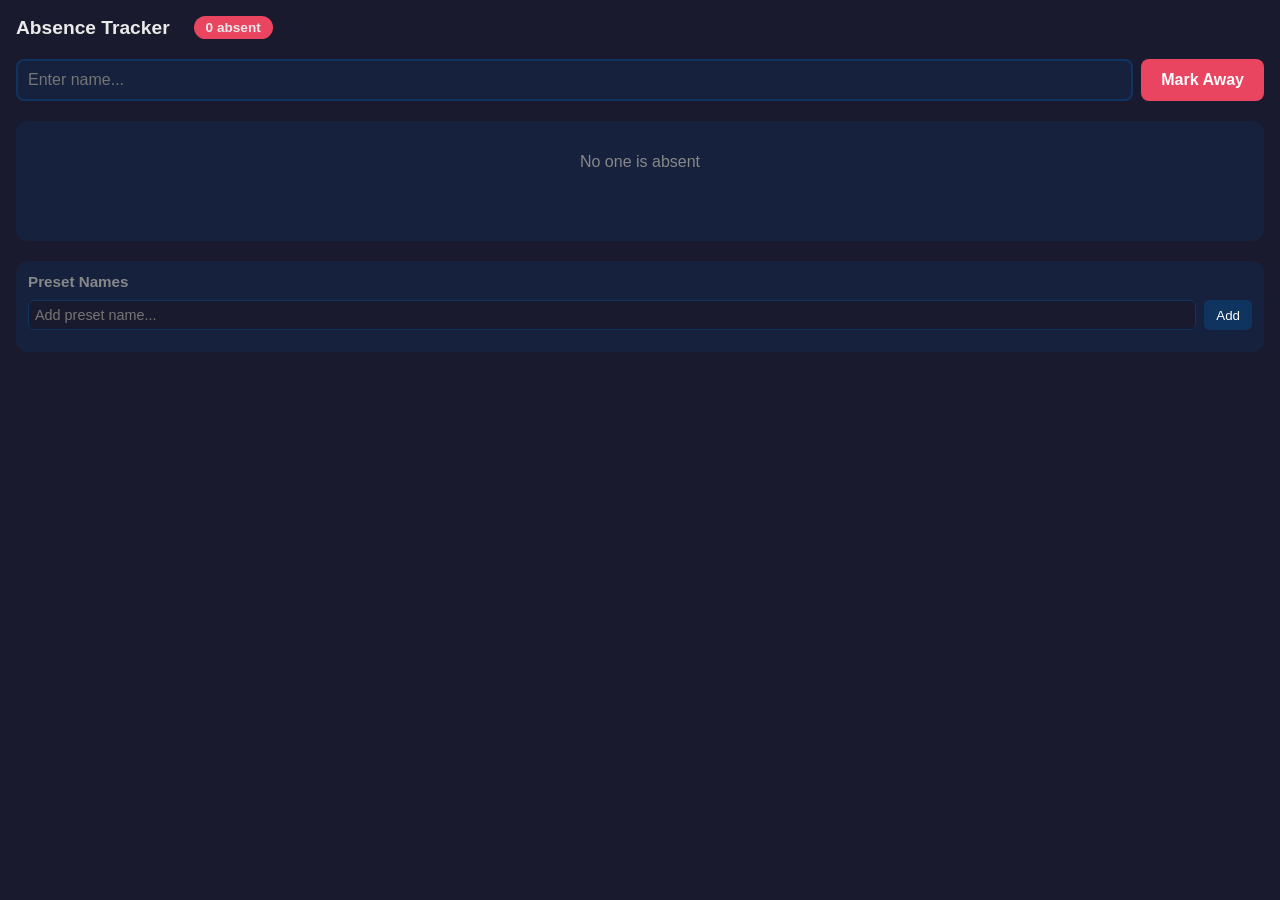
==== ui/control.html @ 038f3e11 "done" ====
<!DOCTYPE html>
<html lang="en">
<head>
    <meta charset="UTF-8">
    <meta name="viewport" content="width=device-width, initial-scale=1.0">
    <title>Absence Tracker — Control</title>
    <link rel="stylesheet" href="css/control.css">
</head>
<body>
    <div class="header">
        <h1>Absence Tracker</h1>
        <span id="meeting-date"></span>
        <span id="absent-badge" class="badge">0 absent</span>
    </div>

    <div class="add-section">
        <input type="text" id="name-input" placeholder="Enter name..." autocomplete="off">
        <ul id="autocomplete-list" class="autocomplete"></ul>
        <button id="mark-away-btn">Mark Away</button>
    </div>

    <div class="absences-list" id="absences-list">
        <p class="empty-msg">No one is absent</p>
    </div>

    <div class="presets-section">
        <h3>Preset Names</h3>
        <div class="preset-add">
            <input type="text" id="preset-input" placeholder="Add preset name...">
            <button id="add-preset-btn">Add</button>
        </div>
        <ul id="preset-list" class="preset-list"></ul>
    </div>

    <script src="js/control.js"></script>
</body>
</html>
---- ui/css/control.css ----
:root {
    --bg: #1a1a2e;
    --surface: #16213e;
    --accent: #0f3460;
    --highlight: #e94560;
    --text: #eaeaea;
    --muted: #888;
}
* { margin: 0; padding: 0; box-sizing: border-box; }
body { font-family: 'Segoe UI', sans-serif; background: var(--bg); color: var(--text); padding: 16px; }

.header { display: flex; align-items: center; gap: 12px; margin-bottom: 20px; }
.header h1 { font-size: 1.2rem; }
.badge { background: var(--highlight); padding: 4px 12px; border-radius: 20px; font-size: 0.85rem; font-weight: bold; }

.add-section { position: relative; display: flex; gap: 8px; margin-bottom: 20px; }
#name-input { flex: 1; padding: 10px; font-size: 1rem; border: 2px solid var(--accent); border-radius: 8px; background: var(--surface); color: var(--text); }
#mark-away-btn { padding: 10px 20px; font-size: 1rem; background: var(--highlight); color: white; border: none; border-radius: 8px; cursor: pointer; font-weight: bold; }
#mark-away-btn:hover { opacity: 0.9; }

.autocomplete { position: absolute; top: 44px; left: 0; right: 90px; background: var(--surface); border: 1px solid var(--accent); border-radius: 0 0 8px 8px; list-style: none; z-index: 100; display: none; }
.autocomplete li { padding: 8px 12px; cursor: pointer; }
.autocomplete li:hover { background: var(--accent); }

.absences-list { background: var(--surface); border-radius: 12px; padding: 12px; min-height: 120px; margin-bottom: 20px; }
.empty-msg { color: var(--muted); text-align: center; padding: 20px; }

.absence-row { display: flex; align-items: center; justify-content: space-between; padding: 10px; border-bottom: 1px solid var(--accent); }
.absence-row:last-child { border-bottom: none; }
.absence-info .name { font-weight: bold; font-size: 1rem; }
.absence-info .start { color: var(--muted); font-size: 0.85rem; }
.absence-info .elapsed { color: var(--highlight); font-size: 0.95rem; }
.mark-back-btn { padding: 6px 14px; background: #2ecc71; color: white; border: none; border-radius: 6px; cursor: pointer; font-weight: bold; }
.mark-back-btn:hover { opacity: 0.85; }

.presets-section { background: var(--surface); border-radius: 12px; padding: 12px; }
.presets-section h3 { font-size: 0.95rem; color: var(--muted); margin-bottom: 10px; }
.preset-add { display: flex; gap: 8px; margin-bottom: 10px; }
#preset-input { flex: 1; padding: 6px; font-size: 0.9rem; border: 1px solid var(--accent); border-radius: 6px; background: var(--bg); color: var(--text); }
#add-preset-btn { padding: 6px 12px; background: var(--accent); color: white; border: none; border-radius: 6px; cursor: pointer; }
.preset-list { list-style: none; display: flex; flex-wrap: wrap; gap: 6px; }
.preset-list li { background: var(--accent); padding: 4px 10px; border-radius: 20px; font-size: 0.85rem; display: flex; align-items: center; gap: 6px; }
.preset-list li .remove { cursor: pointer; color: var(--highlight); font-weight: bold; }
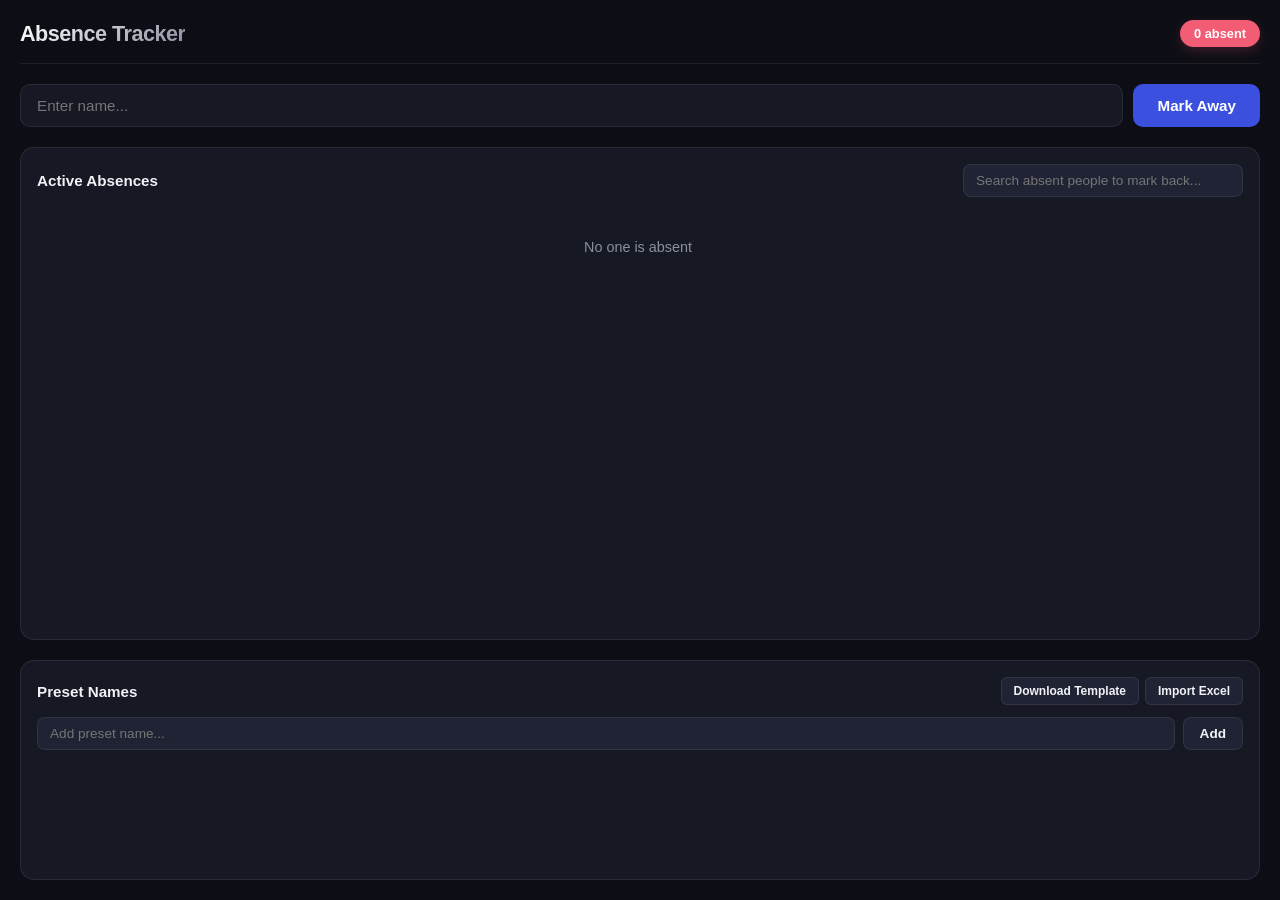
==== commit fe292be1: "Revamp Absence Tracker UI, add Excel preset import, fuzzy search and display resizing/scrolling. Co-" ====
--- a/ui/control.html
+++ b/ui/control.html
@@ -19,12 +19,24 @@
         <button id="mark-away-btn">Mark Away</button>
     </div>
 
-    <div class="absences-list" id="absences-list">
-        <p class="empty-msg">No one is absent</p>
+    <div class="absences-section">
+        <div class="absences-header">
+            <h3>Active Absences</h3>
+            <input type="text" id="absent-search" placeholder="Search absent people to mark back..." autocomplete="off">
+        </div>
+        <div class="absences-list" id="absences-list">
+            <p class="empty-msg">No one is absent</p>
+        </div>
     </div>
 
     <div class="presets-section">
-        <h3>Preset Names</h3>
+        <div class="preset-header">
+            <h3>Preset Names</h3>
+            <div class="preset-actions">
+                <button id="download-template-btn" title="Download Excel template">Download Template</button>
+                <button id="import-excel-btn" title="Import from Excel file">Import Excel</button>
+            </div>
+        </div>
         <div class="preset-add">
             <input type="text" id="preset-input" placeholder="Add preset name...">
             <button id="add-preset-btn">Add</button>
--- a/ui/css/control.css
+++ b/ui/css/control.css
@@ -1,43 +1,356 @@
 :root {
-    --bg: #1a1a2e;
-    --surface: #16213e;
-    --accent: #0f3460;
-    --highlight: #e94560;
-    --text: #eaeaea;
-    --muted: #888;
-}
+    --bg: #0d0e15;
+    --surface: #161824;
+    --surface-light: #202334;
+    --accent: #3b50df;
+    --accent-hover: #566cfa;
+    --highlight: #f25c74;
+    --success: #2ecc71;
+    --success-hover: #27ae60;
+    --text: #f1f2f6;
+    --muted: #8b8f9e;
+    --border: rgba(255, 255, 255, 0.08);
+}
+
 * { margin: 0; padding: 0; box-sizing: border-box; }
-body { font-family: 'Segoe UI', sans-serif; background: var(--bg); color: var(--text); padding: 16px; }
-
-.header { display: flex; align-items: center; gap: 12px; margin-bottom: 20px; }
-.header h1 { font-size: 1.2rem; }
-.badge { background: var(--highlight); padding: 4px 12px; border-radius: 20px; font-size: 0.85rem; font-weight: bold; }
-
-.add-section { position: relative; display: flex; gap: 8px; margin-bottom: 20px; }
-#name-input { flex: 1; padding: 10px; font-size: 1rem; border: 2px solid var(--accent); border-radius: 8px; background: var(--surface); color: var(--text); }
-#mark-away-btn { padding: 10px 20px; font-size: 1rem; background: var(--highlight); color: white; border: none; border-radius: 8px; cursor: pointer; font-weight: bold; }
-#mark-away-btn:hover { opacity: 0.9; }
-
-.autocomplete { position: absolute; top: 44px; left: 0; right: 90px; background: var(--surface); border: 1px solid var(--accent); border-radius: 0 0 8px 8px; list-style: none; z-index: 100; display: none; }
-.autocomplete li { padding: 8px 12px; cursor: pointer; }
-.autocomplete li:hover { background: var(--accent); }
-
-.absences-list { background: var(--surface); border-radius: 12px; padding: 12px; min-height: 120px; margin-bottom: 20px; }
-.empty-msg { color: var(--muted); text-align: center; padding: 20px; }
-
-.absence-row { display: flex; align-items: center; justify-content: space-between; padding: 10px; border-bottom: 1px solid var(--accent); }
-.absence-row:last-child { border-bottom: none; }
-.absence-info .name { font-weight: bold; font-size: 1rem; }
-.absence-info .start { color: var(--muted); font-size: 0.85rem; }
-.absence-info .elapsed { color: var(--highlight); font-size: 0.95rem; }
-.mark-back-btn { padding: 6px 14px; background: #2ecc71; color: white; border: none; border-radius: 6px; cursor: pointer; font-weight: bold; }
-.mark-back-btn:hover { opacity: 0.85; }
-
-.presets-section { background: var(--surface); border-radius: 12px; padding: 12px; }
-.presets-section h3 { font-size: 0.95rem; color: var(--muted); margin-bottom: 10px; }
-.preset-add { display: flex; gap: 8px; margin-bottom: 10px; }
-#preset-input { flex: 1; padding: 6px; font-size: 0.9rem; border: 1px solid var(--accent); border-radius: 6px; background: var(--bg); color: var(--text); }
-#add-preset-btn { padding: 6px 12px; background: var(--accent); color: white; border: none; border-radius: 6px; cursor: pointer; }
-.preset-list { list-style: none; display: flex; flex-wrap: wrap; gap: 6px; }
-.preset-list li { background: var(--accent); padding: 4px 10px; border-radius: 20px; font-size: 0.85rem; display: flex; align-items: center; gap: 6px; }
-.preset-list li .remove { cursor: pointer; color: var(--highlight); font-weight: bold; }+body {
+    font-family: -apple-system, BlinkMacSystemFont, "Segoe UI", Roboto, Helvetica, Arial, sans-serif;
+    background: var(--bg);
+    color: var(--text);
+    padding: 20px;
+    height: 100vh;
+    display: flex;
+    flex-direction: column;
+    overflow: hidden;
+}
+
+/* Header Section */
+.header {
+    display: flex;
+    align-items: center;
+    justify-content: space-between;
+    padding-bottom: 16px;
+    border-bottom: 1px solid var(--border);
+    margin-bottom: 20px;
+}
+.header h1 {
+    font-size: 1.35rem;
+    font-weight: 700;
+    letter-spacing: -0.5px;
+    background: linear-gradient(135deg, #fff 0%, var(--muted) 100%);
+    -webkit-background-clip: text;
+    -webkit-text-fill-color: transparent;
+}
+#meeting-date {
+    font-size: 0.85rem;
+    color: var(--muted);
+}
+.badge {
+    background: var(--highlight);
+    color: #fff;
+    padding: 6px 14px;
+    border-radius: 30px;
+    font-size: 0.8rem;
+    font-weight: 700;
+    box-shadow: 0 4px 12px rgba(242, 92, 116, 0.2);
+}
+
+/* Add Person Section */
+.add-section {
+    position: relative;
+    display: flex;
+    gap: 10px;
+    margin-bottom: 20px;
+}
+#name-input {
+    flex: 1;
+    padding: 12px 16px;
+    font-size: 0.95rem;
+    border: 1px solid var(--border);
+    border-radius: 10px;
+    background: var(--surface);
+    color: var(--text);
+    outline: none;
+    transition: all 0.2s ease;
+}
+#name-input:focus {
+    border-color: var(--accent);
+    box-shadow: 0 0 0 3px rgba(59, 80, 223, 0.15);
+}
+#mark-away-btn {
+    padding: 12px 24px;
+    font-size: 0.95rem;
+    background: var(--accent);
+    color: white;
+    border: none;
+    border-radius: 10px;
+    cursor: pointer;
+    font-weight: 600;
+    transition: all 0.2s ease;
+}
+#mark-away-btn:hover {
+    background: var(--accent-hover);
+    transform: translateY(-1px);
+}
+#mark-away-btn:active {
+    transform: translateY(0);
+}
+
+/* Autocomplete Suggestion Dropdown */
+.autocomplete {
+    position: absolute;
+    top: 50px;
+    left: 0;
+    right: 140px;
+    background: var(--surface-light);
+    border: 1px solid var(--border);
+    border-radius: 10px;
+    list-style: none;
+    z-index: 100;
+    display: none;
+    max-height: 180px;
+    overflow-y: auto;
+    box-shadow: 0 8px 24px rgba(0, 0, 0, 0.3);
+}
+.autocomplete li {
+    padding: 10px 16px;
+    cursor: pointer;
+    font-size: 0.9rem;
+    transition: background 0.15s ease;
+}
+.autocomplete li:hover {
+    background: var(--accent);
+    color: white;
+}
+
+/* Active Absences Section (Middle Dashboard) */
+.absences-section {
+    flex: 1;
+    display: flex;
+    flex-direction: column;
+    background: var(--surface);
+    border: 1px solid var(--border);
+    border-radius: 14px;
+    padding: 16px;
+    margin-bottom: 20px;
+    min-height: 180px;
+    overflow: hidden;
+}
+.absences-header {
+    display: flex;
+    align-items: center;
+    justify-content: space-between;
+    margin-bottom: 12px;
+    gap: 12px;
+}
+.absences-header h3 {
+    font-size: 0.95rem;
+    font-weight: 600;
+    color: var(--text);
+    white-space: nowrap;
+}
+#absent-search {
+    flex: 1;
+    max-width: 280px;
+    padding: 8px 12px;
+    font-size: 0.85rem;
+    border: 1px solid var(--border);
+    border-radius: 8px;
+    background: var(--surface-light);
+    color: var(--text);
+    outline: none;
+    transition: all 0.2s ease;
+}
+#absent-search:focus {
+    border-color: var(--accent);
+}
+.absences-list {
+    flex: 1;
+    overflow-y: auto;
+    padding-right: 4px;
+}
+.absences-list::-webkit-scrollbar, .preset-list::-webkit-scrollbar {
+    width: 6px;
+}
+.absences-list::-webkit-scrollbar-track, .preset-list::-webkit-scrollbar-track {
+    background: transparent;
+}
+.absences-list::-webkit-scrollbar-thumb, .preset-list::-webkit-scrollbar-thumb {
+    background: var(--border);
+    border-radius: 4px;
+}
+.empty-msg {
+    color: var(--muted);
+    text-align: center;
+    font-size: 0.9rem;
+    padding: 30px 10px;
+}
+
+/* Absence Row Details */
+.absence-row {
+    display: flex;
+    align-items: center;
+    justify-content: space-between;
+    padding: 12px;
+    background: var(--surface-light);
+    border-radius: 10px;
+    margin-bottom: 8px;
+    border: 1px solid transparent;
+    transition: all 0.2s ease;
+}
+.absence-row:hover {
+    border-color: rgba(59, 80, 223, 0.25);
+    transform: translateX(2px);
+}
+.absence-info {
+    display: flex;
+    flex-direction: column;
+    gap: 4px;
+}
+.absence-info .name {
+    font-weight: 600;
+    font-size: 0.95rem;
+}
+.absence-info .start {
+    color: var(--muted);
+    font-size: 0.75rem;
+}
+.absence-info .elapsed {
+    color: var(--highlight);
+    font-size: 0.8rem;
+    font-weight: 600;
+}
+.mark-back-btn {
+    padding: 8px 16px;
+    background: var(--success);
+    color: white;
+    border: none;
+    border-radius: 8px;
+    cursor: pointer;
+    font-weight: 600;
+    font-size: 0.85rem;
+    transition: all 0.2s ease;
+}
+.mark-back-btn:hover {
+    background: var(--success-hover);
+    transform: translateY(-1px);
+}
+
+/* Presets Section (Bottom Panel) */
+.presets-section {
+    height: 220px;
+    background: var(--surface);
+    border: 1px solid var(--border);
+    border-radius: 14px;
+    padding: 16px;
+    display: flex;
+    flex-direction: column;
+}
+.preset-header {
+    display: flex;
+    align-items: center;
+    justify-content: space-between;
+    margin-bottom: 12px;
+}
+.preset-header h3 {
+    font-size: 0.95rem;
+    font-weight: 600;
+}
+.preset-actions {
+    display: flex;
+    gap: 6px;
+}
+.preset-actions button {
+    padding: 6px 12px;
+    font-size: 0.75rem;
+    border: 1px solid var(--border);
+    border-radius: 6px;
+    background: var(--surface-light);
+    color: var(--text);
+    cursor: pointer;
+    font-weight: 600;
+    transition: all 0.2s ease;
+}
+.preset-actions button:hover {
+    background: var(--accent);
+    border-color: transparent;
+    color: white;
+}
+.preset-add {
+    display: flex;
+    gap: 8px;
+    margin-bottom: 12px;
+}
+#preset-input {
+    flex: 1;
+    padding: 8px 12px;
+    font-size: 0.85rem;
+    border: 1px solid var(--border);
+    border-radius: 8px;
+    background: var(--surface-light);
+    color: var(--text);
+    outline: none;
+}
+#preset-input:focus {
+    border-color: var(--accent);
+}
+#add-preset-btn {
+    padding: 8px 16px;
+    background: var(--surface-light);
+    color: var(--text);
+    border: 1px solid var(--border);
+    border-radius: 8px;
+    cursor: pointer;
+    font-size: 0.85rem;
+    font-weight: 600;
+    transition: all 0.2s ease;
+}
+#add-preset-btn:hover {
+    background: var(--accent);
+    border-color: transparent;
+    color: white;
+}
+
+/* Vertical Preset Single-Column List with scroll */
+.preset-list {
+    flex: 1;
+    list-style: none;
+    overflow-y: auto;
+    display: flex;
+    flex-direction: column;
+    gap: 6px;
+    padding-right: 4px;
+}
+.preset-item {
+    background: var(--surface-light);
+    padding: 8px 12px;
+    border-radius: 8px;
+    display: flex;
+    align-items: center;
+    justify-content: space-between;
+    border: 1px solid transparent;
+    transition: all 0.15s ease;
+}
+.preset-item:hover {
+    border-color: rgba(59, 80, 223, 0.15);
+}
+.preset-name {
+    flex: 1;
+    font-size: 0.85rem;
+    font-weight: 500;
+    cursor: pointer;
+}
+.preset-name:hover {
+    color: var(--accent-hover);
+}
+.preset-item .remove {
+    cursor: pointer;
+    color: var(--muted);
+    font-size: 1.15rem;
+    font-weight: 400;
+    padding: 0 4px;
+    transition: color 0.15s ease;
+}
+.preset-item .remove:hover {
+    color: var(--highlight);
+}
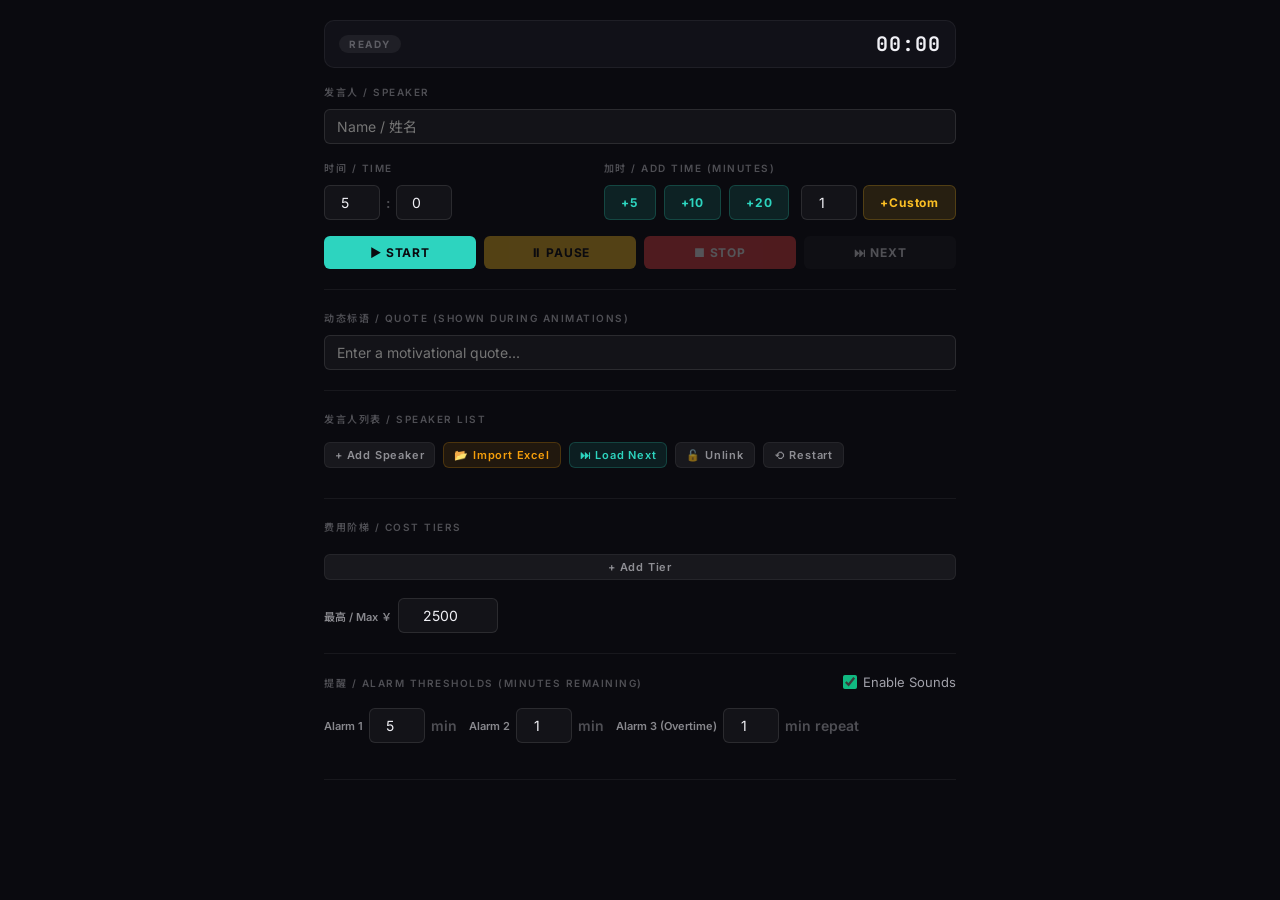
==== commit 51caed9a: "done" ====
--- a/ui/control.html
+++ b/ui/control.html
@@ -1,49 +1,162 @@
-<!DOCTYPE html>
-<html lang="en">
-<head>
-    <meta charset="UTF-8">
-    <meta name="viewport" content="width=device-width, initial-scale=1.0">
-    <title>Absence Tracker — Control</title>
-    <link rel="stylesheet" href="css/control.css">
-</head>
-<body>
-    <div class="header">
-        <h1>Absence Tracker</h1>
-        <span id="meeting-date"></span>
-        <span id="absent-badge" class="badge">0 absent</span>
-    </div>
-
-    <div class="add-section">
-        <input type="text" id="name-input" placeholder="Enter name..." autocomplete="off">
-        <ul id="autocomplete-list" class="autocomplete"></ul>
-        <button id="mark-away-btn">Mark Away</button>
-    </div>
-
-    <div class="absences-section">
-        <div class="absences-header">
-            <h3>Active Absences</h3>
-            <input type="text" id="absent-search" placeholder="Search absent people to mark back..." autocomplete="off">
-        </div>
-        <div class="absences-list" id="absences-list">
-            <p class="empty-msg">No one is absent</p>
-        </div>
-    </div>
-
-    <div class="presets-section">
-        <div class="preset-header">
-            <h3>Preset Names</h3>
-            <div class="preset-actions">
-                <button id="download-template-btn" title="Download Excel template">Download Template</button>
-                <button id="import-excel-btn" title="Import from Excel file">Import Excel</button>
-            </div>
-        </div>
-        <div class="preset-add">
-            <input type="text" id="preset-input" placeholder="Add preset name...">
-            <button id="add-preset-btn">Add</button>
-        </div>
-        <ul id="preset-list" class="preset-list"></ul>
-    </div>
-
-    <script src="js/control.js"></script>
-</body>
+<!DOCTYPE html>
+<html lang="zh-CN">
+
+<head>
+    <meta charset="UTF-8">
+    <meta name="viewport" content="width=device-width, initial-scale=1.0">
+    <title>控制面板 — Control Panel</title>
+    <link rel="preconnect" href="https://fonts.googleapis.com">
+    <link rel="preconnect" href="https://fonts.gstatic.com" crossorigin>
+    <link
+        href="https://fonts.googleapis.com/css2?family=Inter:wght@300;400;600;700;800&family=Noto+Sans+SC:wght@300;400;500;700&family=JetBrains+Mono:wght@400;600;700&display=swap"
+        rel="stylesheet">
+    <link rel="stylesheet" href="css/control.css">
+</head>
+
+<body>
+    <div id="control-app">
+        <!-- ═══════ LIVE STATUS BAR ═══════ -->
+        <div id="status-bar">
+            <div id="status-phase" class="status-chip idle">READY</div>
+            <span id="status-speaker"></span>
+            <span id="status-clock" class="mono">00:00</span>
+            <span id="status-cost" class="mono hidden">￥0.00</span>
+        </div>
+
+        <!-- ═══════ SPEAKER CONFIG ═══════ -->
+        <div class="section">
+            <label class="section-label">发言人 / Speaker</label>
+            <input type="text" id="input-speaker" placeholder="Name / 姓名" spellcheck="false" autocomplete="off">
+        </div>
+
+        <!-- ═══════ TIME CONFIG & ADD TIME ═══════ -->
+        <div class="section-row time-config-row">
+            <div class="section">
+                <label class="section-label">时间 / Time</label>
+                <div class="inline-inputs">
+                    <input type="number" id="input-minutes" min="0" max="120" step="any" value="5" class="narrow">
+                    <span class="sep">:</span>
+                    <input type="number" id="input-seconds" min="0" max="59" step="any" value="0" class="narrow">
+                </div>
+            </div>
+
+            <div class="section" id="add-time-section">
+                <label class="section-label">加时 / Add Time (minutes)</label>
+                <div class="btn-row add-time-row">
+                    <button class="btn btn-add" data-mins="5">+5</button>
+                    <button class="btn btn-add" data-mins="10">+10</button>
+                    <button class="btn btn-add" data-mins="20">+20</button>
+                    <div class="custom-add">
+                        <input type="number" id="input-custom-time" min="0.1" max="120" step="any" value="1"
+                            class="narrow">
+                        <button class="btn btn-add-custom" id="btn-add-custom">+Custom</button>
+                    </div>
+                </div>
+            </div>
+        </div>
+
+
+        <!-- ═══════ MAIN ACTIONS ═══════ -->
+        <div class="btn-row main-actions">
+            <button id="btn-start" class="btn btn-start">▶ START</button>
+            <button id="btn-pause" class="btn btn-pause" disabled>⏸ PAUSE</button>
+            <button id="btn-stop" class="btn btn-stop" disabled>■ STOP</button>
+            <button id="btn-next" class="btn btn-next" disabled>⏭ NEXT</button>
+        </div>
+
+        <hr class="divider">
+
+        <!-- ═══════ QUOTE CONFIG ═══════ -->
+        <div class="section">
+            <label class="section-label">动态标语 / Quote (shown during animations)</label>
+            <input type="text" id="input-quote" placeholder="Enter a motivational quote..." spellcheck="false"
+                autocomplete="off">
+        </div>
+
+        <hr class="divider">
+
+        <!-- ═══════ SPEAKER LIST ═══════ -->
+        <div class="section">
+            <label class="section-label">发言人列表 / Speaker List</label>
+            <div class="btn-row" style="margin-top: 6px;">
+                <button class="btn btn-sm" id="btn-add-speaker">+ Add Speaker</button>
+                <button class="btn btn-sm btn-import-excel" id="btn-import-excel">📂 Import Excel</button>
+                <button class="btn btn-sm btn-load-next" id="btn-load-next">⏭ Load Next</button>
+                <button class="btn btn-sm" id="btn-unlink" title="Edit manually without changing list">🔓
+                    Unlink</button>
+                <button class="btn btn-sm" id="btn-restart-list" title="Start over from first speaker">⟲
+                    Restart</button>
+            </div>
+            <div id="speakers-container">
+                <!-- Speaker rows dynamically rendered -->
+            </div>
+        </div>
+
+        <!-- ═══════ ADD TIME ═══════ -->
+
+
+        <hr class="divider">
+
+        <!-- ═══════ TIERED COST CONFIG ═══════ -->
+        <div class="section">
+            <label class="section-label">费用阶梯 / Cost Tiers</label>
+            <div id="tiers-container">
+                <!-- Tiers dynamically rendered -->
+            </div>
+            <button class="btn btn-sm" id="btn-add-tier">+ Add Tier</button>
+            <div class="inline-inputs mt-8">
+                <label class="mini-label">最高 / Max ￥</label>
+                <input type="number" id="input-max-cost" min="0" max="99999" value="2500" class="medium">
+            </div>
+        </div>
+
+        <hr class="divider">
+
+        <!-- ═══════ ALARM CONFIG ═══════ -->
+        <div class="section">
+            <div class="section-header-row">
+                <label class="section-label">提醒 / Alarm Thresholds (minutes remaining)</label>
+                <label class="toggle-label">
+                    <input type="checkbox" id="alarm-enabled" checked>
+                    <span>Enable Sounds</span>
+                </label>
+            </div>
+            <div class="section-row gap-12">
+                <div class="inline-inputs">
+                    <label class="mini-label">Alarm 1</label>
+                    <input type="number" id="input-alarm-1" min="0" max="60" step="any" value="5" class="narrow">
+                    <span class="unit">min</span>
+                </div>
+                <div class="inline-inputs">
+                    <label class="mini-label">Alarm 2</label>
+                    <input type="number" id="input-alarm-2" min="0" max="60" step="any" value="1" class="narrow">
+                    <span class="unit">min</span>
+                </div>
+                <div class="inline-inputs">
+                    <label class="mini-label">Alarm 3 (Overtime)</label>
+                    <input type="number" id="input-alarm-3" min="0.1" max="60" step="any" value="1" class="narrow">
+                    <span class="unit">min repeat</span>
+                </div>
+            </div>
+        </div>
+
+        <div class="btn-row">
+            <button class="btn btn-save" id="btn-save-config">💾 Save Config</button>
+        </div>
+
+        <hr class="divider">
+
+        <!-- ═══════ HISTORY ═══════ -->
+        <div id="history-section" class="section hidden">
+            <div class="section-header">
+                <label class="section-label">记录 / History</label>
+                <button id="btn-export" class="btn btn-sm" title="Export CSV">📥 Export</button>
+            </div>
+            <div id="history-list"></div>
+        </div>
+    </div>
+
+    <script src="js/control_panel.js"></script>
+</body>
+
 </html>
--- a/ui/css/control.css
+++ b/ui/css/control.css
@@ -1,356 +1,625 @@
-:root {
-    --bg: #0d0e15;
-    --surface: #161824;
-    --surface-light: #202334;
-    --accent: #3b50df;
-    --accent-hover: #566cfa;
-    --highlight: #f25c74;
-    --success: #2ecc71;
-    --success-hover: #27ae60;
-    --text: #f1f2f6;
-    --muted: #8b8f9e;
-    --border: rgba(255, 255, 255, 0.08);
-}
-
-* { margin: 0; padding: 0; box-sizing: border-box; }
-body {
-    font-family: -apple-system, BlinkMacSystemFont, "Segoe UI", Roboto, Helvetica, Arial, sans-serif;
-    background: var(--bg);
-    color: var(--text);
-    padding: 20px;
-    height: 100vh;
-    display: flex;
-    flex-direction: column;
-    overflow: hidden;
-}
-
-/* Header Section */
-.header {
-    display: flex;
-    align-items: center;
-    justify-content: space-between;
-    padding-bottom: 16px;
-    border-bottom: 1px solid var(--border);
-    margin-bottom: 20px;
-}
-.header h1 {
-    font-size: 1.35rem;
-    font-weight: 700;
-    letter-spacing: -0.5px;
-    background: linear-gradient(135deg, #fff 0%, var(--muted) 100%);
-    -webkit-background-clip: text;
-    -webkit-text-fill-color: transparent;
-}
-#meeting-date {
-    font-size: 0.85rem;
-    color: var(--muted);
-}
-.badge {
-    background: var(--highlight);
-    color: #fff;
-    padding: 6px 14px;
-    border-radius: 30px;
-    font-size: 0.8rem;
-    font-weight: 700;
-    box-shadow: 0 4px 12px rgba(242, 92, 116, 0.2);
-}
-
-/* Add Person Section */
-.add-section {
-    position: relative;
-    display: flex;
-    gap: 10px;
-    margin-bottom: 20px;
-}
-#name-input {
-    flex: 1;
-    padding: 12px 16px;
-    font-size: 0.95rem;
-    border: 1px solid var(--border);
-    border-radius: 10px;
-    background: var(--surface);
-    color: var(--text);
-    outline: none;
-    transition: all 0.2s ease;
-}
-#name-input:focus {
-    border-color: var(--accent);
-    box-shadow: 0 0 0 3px rgba(59, 80, 223, 0.15);
-}
-#mark-away-btn {
-    padding: 12px 24px;
-    font-size: 0.95rem;
-    background: var(--accent);
-    color: white;
-    border: none;
-    border-radius: 10px;
-    cursor: pointer;
-    font-weight: 600;
-    transition: all 0.2s ease;
-}
-#mark-away-btn:hover {
-    background: var(--accent-hover);
-    transform: translateY(-1px);
-}
-#mark-away-btn:active {
-    transform: translateY(0);
-}
-
-/* Autocomplete Suggestion Dropdown */
-.autocomplete {
-    position: absolute;
-    top: 50px;
-    left: 0;
-    right: 140px;
-    background: var(--surface-light);
-    border: 1px solid var(--border);
-    border-radius: 10px;
-    list-style: none;
-    z-index: 100;
-    display: none;
-    max-height: 180px;
-    overflow-y: auto;
-    box-shadow: 0 8px 24px rgba(0, 0, 0, 0.3);
-}
-.autocomplete li {
-    padding: 10px 16px;
-    cursor: pointer;
-    font-size: 0.9rem;
-    transition: background 0.15s ease;
-}
-.autocomplete li:hover {
-    background: var(--accent);
-    color: white;
-}
-
-/* Active Absences Section (Middle Dashboard) */
-.absences-section {
-    flex: 1;
-    display: flex;
-    flex-direction: column;
-    background: var(--surface);
-    border: 1px solid var(--border);
-    border-radius: 14px;
-    padding: 16px;
-    margin-bottom: 20px;
-    min-height: 180px;
-    overflow: hidden;
-}
-.absences-header {
-    display: flex;
-    align-items: center;
-    justify-content: space-between;
-    margin-bottom: 12px;
-    gap: 12px;
-}
-.absences-header h3 {
-    font-size: 0.95rem;
-    font-weight: 600;
-    color: var(--text);
-    white-space: nowrap;
-}
-#absent-search {
-    flex: 1;
-    max-width: 280px;
-    padding: 8px 12px;
-    font-size: 0.85rem;
-    border: 1px solid var(--border);
-    border-radius: 8px;
-    background: var(--surface-light);
-    color: var(--text);
-    outline: none;
-    transition: all 0.2s ease;
-}
-#absent-search:focus {
-    border-color: var(--accent);
-}
-.absences-list {
-    flex: 1;
-    overflow-y: auto;
-    padding-right: 4px;
-}
-.absences-list::-webkit-scrollbar, .preset-list::-webkit-scrollbar {
-    width: 6px;
-}
-.absences-list::-webkit-scrollbar-track, .preset-list::-webkit-scrollbar-track {
-    background: transparent;
-}
-.absences-list::-webkit-scrollbar-thumb, .preset-list::-webkit-scrollbar-thumb {
-    background: var(--border);
-    border-radius: 4px;
-}
-.empty-msg {
-    color: var(--muted);
-    text-align: center;
-    font-size: 0.9rem;
-    padding: 30px 10px;
-}
-
-/* Absence Row Details */
-.absence-row {
-    display: flex;
-    align-items: center;
-    justify-content: space-between;
-    padding: 12px;
-    background: var(--surface-light);
-    border-radius: 10px;
-    margin-bottom: 8px;
-    border: 1px solid transparent;
-    transition: all 0.2s ease;
-}
-.absence-row:hover {
-    border-color: rgba(59, 80, 223, 0.25);
-    transform: translateX(2px);
-}
-.absence-info {
-    display: flex;
-    flex-direction: column;
-    gap: 4px;
-}
-.absence-info .name {
-    font-weight: 600;
-    font-size: 0.95rem;
-}
-.absence-info .start {
-    color: var(--muted);
-    font-size: 0.75rem;
-}
-.absence-info .elapsed {
-    color: var(--highlight);
-    font-size: 0.8rem;
-    font-weight: 600;
-}
-.mark-back-btn {
-    padding: 8px 16px;
-    background: var(--success);
-    color: white;
-    border: none;
-    border-radius: 8px;
-    cursor: pointer;
-    font-weight: 600;
-    font-size: 0.85rem;
-    transition: all 0.2s ease;
-}
-.mark-back-btn:hover {
-    background: var(--success-hover);
-    transform: translateY(-1px);
-}
-
-/* Presets Section (Bottom Panel) */
-.presets-section {
-    height: 220px;
-    background: var(--surface);
-    border: 1px solid var(--border);
-    border-radius: 14px;
-    padding: 16px;
-    display: flex;
-    flex-direction: column;
-}
-.preset-header {
-    display: flex;
-    align-items: center;
-    justify-content: space-between;
-    margin-bottom: 12px;
-}
-.preset-header h3 {
-    font-size: 0.95rem;
-    font-weight: 600;
-}
-.preset-actions {
-    display: flex;
-    gap: 6px;
-}
-.preset-actions button {
-    padding: 6px 12px;
-    font-size: 0.75rem;
-    border: 1px solid var(--border);
-    border-radius: 6px;
-    background: var(--surface-light);
-    color: var(--text);
-    cursor: pointer;
-    font-weight: 600;
-    transition: all 0.2s ease;
-}
-.preset-actions button:hover {
-    background: var(--accent);
-    border-color: transparent;
-    color: white;
-}
-.preset-add {
-    display: flex;
-    gap: 8px;
-    margin-bottom: 12px;
-}
-#preset-input {
-    flex: 1;
-    padding: 8px 12px;
-    font-size: 0.85rem;
-    border: 1px solid var(--border);
-    border-radius: 8px;
-    background: var(--surface-light);
-    color: var(--text);
-    outline: none;
-}
-#preset-input:focus {
-    border-color: var(--accent);
-}
-#add-preset-btn {
-    padding: 8px 16px;
-    background: var(--surface-light);
-    color: var(--text);
-    border: 1px solid var(--border);
-    border-radius: 8px;
-    cursor: pointer;
-    font-size: 0.85rem;
-    font-weight: 600;
-    transition: all 0.2s ease;
-}
-#add-preset-btn:hover {
-    background: var(--accent);
-    border-color: transparent;
-    color: white;
-}
-
-/* Vertical Preset Single-Column List with scroll */
-.preset-list {
-    flex: 1;
-    list-style: none;
-    overflow-y: auto;
-    display: flex;
-    flex-direction: column;
-    gap: 6px;
-    padding-right: 4px;
-}
-.preset-item {
-    background: var(--surface-light);
-    padding: 8px 12px;
-    border-radius: 8px;
-    display: flex;
-    align-items: center;
-    justify-content: space-between;
-    border: 1px solid transparent;
-    transition: all 0.15s ease;
-}
-.preset-item:hover {
-    border-color: rgba(59, 80, 223, 0.15);
-}
-.preset-name {
-    flex: 1;
-    font-size: 0.85rem;
-    font-weight: 500;
-    cursor: pointer;
-}
-.preset-name:hover {
-    color: var(--accent-hover);
-}
-.preset-item .remove {
-    cursor: pointer;
-    color: var(--muted);
-    font-size: 1.15rem;
-    font-weight: 400;
-    padding: 0 4px;
-    transition: color 0.15s ease;
-}
-.preset-item .remove:hover {
-    color: var(--highlight);
+/* ═══════════════════════════════════════════
+   Control Panel — Styles
+   Standalone window for meeting timer controls
+   ═══════════════════════════════════════════ */
+
+:root {
+    --bg-dark: #0a0a0f;
+    --bg-card: #111118;
+    --bg-input: rgba(255, 255, 255, 0.04);
+    --border-subtle: rgba(255, 255, 255, 0.06);
+    --border-input: rgba(255, 255, 255, 0.1);
+    --text-primary: #f0f0f5;
+    --text-secondary: rgba(240, 240, 245, 0.55);
+    --text-muted: rgba(240, 240, 245, 0.3);
+    --teal: #2dd4bf;
+    --teal-hover: #5eead4;
+    --amber: #fbbf24;
+    --red: #ef4444;
+    --red-hover: #f87171;
+    --gold: #f59e0b;
+    --radius: 10px;
+    --radius-sm: 6px;
+}
+
+* {
+    margin: 0;
+    padding: 0;
+    box-sizing: border-box;
+}
+
+html,
+body {
+    width: 100%;
+    height: 100%;
+    font-family: 'Inter', 'Noto Sans SC', sans-serif;
+    background: var(--bg-dark);
+    color: var(--text-primary);
+    overflow-y: auto;
+    overflow-x: hidden;
+}
+
+#control-app {
+    max-width: 680px;
+    margin: 0 auto;
+    padding: 20px 24px 32px;
+    display: flex;
+    flex-direction: column;
+    gap: 16px;
+}
+
+/* ═══════ STATUS BAR ═══════ */
+
+#status-bar {
+    display: flex;
+    align-items: center;
+    gap: 10px;
+    padding: 10px 14px;
+    background: var(--bg-card);
+    border: 1px solid var(--border-subtle);
+    border-radius: var(--radius);
+    flex-wrap: wrap;
+}
+
+.status-chip {
+    padding: 3px 10px;
+    border-radius: 20px;
+    font-size: 10px;
+    font-weight: 700;
+    letter-spacing: 1.5px;
+    text-transform: uppercase;
+}
+
+.status-chip.idle {
+    background: rgba(255, 255, 255, 0.06);
+    color: var(--text-muted);
+}
+
+.status-chip.countdown {
+    background: rgba(45, 212, 191, 0.15);
+    color: var(--teal);
+}
+
+.status-chip.warning {
+    background: rgba(251, 191, 36, 0.15);
+    color: var(--amber);
+    animation: chipPulse 1s ease infinite;
+}
+
+.status-chip.overtime {
+    background: rgba(239, 68, 68, 0.15);
+    color: var(--red);
+    animation: chipPulse 0.6s ease infinite;
+}
+
+.status-chip.collecting,
+.status-chip.thankyou {
+    background: rgba(245, 158, 11, 0.15);
+    color: var(--gold);
+}
+
+.status-chip.paused {
+    background: rgba(251, 191, 36, 0.15);
+    color: var(--amber);
+    animation: chipPulse 2s ease infinite;
+}
+
+#status-speaker {
+    font-family: 'Noto Sans SC', 'Inter', sans-serif;
+    font-size: 13px;
+    font-weight: 500;
+    color: var(--text-secondary);
+    flex: 1;
+    overflow: hidden;
+    text-overflow: ellipsis;
+    white-space: nowrap;
+}
+
+#status-clock {
+    font-size: 20px;
+    font-weight: 700;
+    letter-spacing: 1px;
+}
+
+#status-cost {
+    font-size: 16px;
+    font-weight: 700;
+    color: var(--red);
+}
+
+.mono {
+    font-family: 'JetBrains Mono', monospace;
+}
+
+.hidden {
+    display: none !important;
+}
+
+/* ═══════ SECTIONS ═══════ */
+
+.section {
+    display: flex;
+    flex-direction: column;
+    gap: 10px;
+}
+
+.section-label {
+    font-size: 10px;
+    font-weight: 600;
+    text-transform: uppercase;
+    letter-spacing: 1.5px;
+    color: var(--text-muted);
+}
+
+.section-row {
+    display: flex;
+    gap: 12px;
+}
+
+.gap-12 {
+    gap: 12px;
+}
+
+.flex-1 {
+    flex: 1;
+}
+
+.mt-8 {
+    margin-top: 8px;
+}
+
+/* ═══════ INPUTS ═══════ */
+
+.time-config-row {
+    justify-content: space-between;
+    gap: 20px;
+}
+
+input[type="text"],
+input[type="number"] {
+    background: var(--bg-input);
+    border: 1px solid var(--border-input);
+    border-radius: var(--radius-sm);
+    padding: 8px 12px;
+    color: var(--text-primary);
+    font-family: 'Inter', 'Noto Sans SC', sans-serif;
+    font-size: 14px;
+    outline: none;
+    transition: border-color 0.2s;
+    width: 100%;
+}
+
+input:focus {
+    border-color: rgba(45, 212, 191, 0.4);
+}
+
+input.narrow {
+    width: 56px;
+    text-align: center;
+    padding: 8px 4px;
+}
+
+input.medium {
+    width: 100px;
+    text-align: center;
+}
+
+.inline-inputs {
+    display: flex;
+    align-items: center;
+    gap: 6px;
+}
+
+.sep,
+.unit {
+    color: var(--text-muted);
+    font-size: 14px;
+    font-weight: 600;
+}
+
+.mini-label {
+    color: var(--text-secondary);
+    font-size: 11px;
+    font-weight: 600;
+    white-space: nowrap;
+}
+
+/* ═══════ BUTTONS ═══════ */
+
+.btn-row {
+    display: flex;
+    gap: 8px;
+    flex-wrap: wrap;
+}
+
+.btn {
+    padding: 9px 16px;
+    border: none;
+    border-radius: var(--radius-sm);
+    font-family: 'Inter', sans-serif;
+    font-size: 12px;
+    font-weight: 700;
+    letter-spacing: 0.8px;
+    cursor: pointer;
+    transition: all 0.2s;
+}
+
+.btn:disabled {
+    opacity: 0.3;
+    cursor: not-allowed;
+}
+
+.btn-start {
+    flex: 1;
+    background: var(--teal);
+    color: #0a0a0f;
+}
+
+.btn-start:hover:not(:disabled) {
+    background: var(--teal-hover);
+    transform: translateY(-1px);
+}
+
+.btn-stop {
+    flex: 1;
+    background: var(--red);
+    color: white;
+}
+
+.btn-stop:hover:not(:disabled) {
+    background: var(--red-hover);
+    transform: translateY(-1px);
+}
+
+.btn-pause {
+    flex: 1;
+    background: var(--amber);
+    /* Yellow/Amber for caution/pause */
+    color: #0a0a0f;
+}
+
+.btn-pause:hover:not(:disabled) {
+    background: #fcd34d;
+    /* lighter amber */
+    transform: translateY(-1px);
+}
+
+.btn-next {
+    flex: 1;
+    background: rgba(255, 255, 255, 0.08);
+    color: var(--text-primary);
+}
+
+.btn-next:hover:not(:disabled) {
+    background: rgba(255, 255, 255, 0.14);
+    transform: translateY(-1px);
+}
+
+/* Add-time buttons */
+.btn-add {
+    background: rgba(45, 212, 191, 0.12);
+    color: var(--teal);
+    border: 1px solid rgba(45, 212, 191, 0.2);
+    min-width: 52px;
+}
+
+.btn-add:hover:not(:disabled) {
+    background: rgba(45, 212, 191, 0.2);
+    border-color: rgba(45, 212, 191, 0.4);
+}
+
+.add-time-row {
+    align-items: center;
+}
+
+.custom-add {
+    display: flex;
+    align-items: center;
+    gap: 6px;
+    margin-left: 4px;
+}
+
+.btn-add-custom {
+    background: rgba(251, 191, 36, 0.12);
+    color: var(--amber);
+    border: 1px solid rgba(251, 191, 36, 0.2);
+    white-space: nowrap;
+}
+
+.btn-add-custom:hover:not(:disabled) {
+    background: rgba(251, 191, 36, 0.2);
+    border-color: rgba(251, 191, 36, 0.4);
+}
+
+/* Save config */
+.btn-save {
+    flex: 1;
+    background: rgba(45, 212, 191, 0.1);
+    color: var(--teal);
+    border: 1px solid rgba(45, 212, 191, 0.2);
+}
+
+.btn-save:hover {
+    background: rgba(45, 212, 191, 0.2);
+    transform: translateY(-1px);
+}
+
+.btn-sm {
+    padding: 5px 10px;
+    font-size: 11px;
+    background: rgba(255, 255, 255, 0.06);
+    color: var(--text-secondary);
+    border: 1px solid var(--border-subtle);
+    border-radius: var(--radius-sm);
+    cursor: pointer;
+    transition: all 0.2s;
+    font-family: 'Inter', sans-serif;
+    font-weight: 600;
+}
+
+.btn-sm:hover {
+    background: rgba(255, 255, 255, 0.1);
+    color: var(--text-primary);
+}
+
+/* ═══════ TIER ROWS ═══════ */
+
+.tier-row {
+    display: flex;
+    align-items: center;
+    gap: 6px;
+    padding: 6px 0;
+    flex-wrap: wrap;
+}
+
+.tier-label {
+    color: var(--text-secondary);
+    font-size: 12px;
+    font-weight: 500;
+    white-space: nowrap;
+}
+
+.tier-row input.narrow {
+    width: 52px;
+}
+
+.btn-remove-tier {
+    background: none;
+    border: 1px solid rgba(239, 68, 68, 0.2);
+    color: var(--red);
+    width: 24px;
+    height: 24px;
+    border-radius: 4px;
+    cursor: pointer;
+    font-size: 11px;
+    display: flex;
+    align-items: center;
+    justify-content: center;
+    transition: all 0.2s;
+    margin-left: auto;
+}
+
+.btn-remove-tier:hover {
+    background: rgba(239, 68, 68, 0.1);
+    border-color: rgba(239, 68, 68, 0.4);
+}
+
+/* ═══════ DIVIDER ═══════ */
+
+.divider {
+    border: none;
+    height: 1px;
+    background: var(--border-subtle);
+    margin: 4px 0;
+}
+
+/* ═══════ SPEAKER LIST ═══════ */
+
+.speaker-row {
+    display: flex;
+    align-items: center;
+    gap: 6px;
+    padding: 5px 0;
+    border-bottom: 1px solid rgba(255, 255, 255, 0.03);
+    transition: background 0.2s;
+}
+
+.speaker-row.active-speaker,
+.speaker-row.unlinked-highlight {
+    background: rgba(45, 212, 191, 0.08);
+    border-radius: var(--radius-sm);
+    padding-left: 6px;
+    padding-right: 6px;
+}
+
+.speaker-row .speaker-name {
+    width: 100px;
+    flex-shrink: 0;
+}
+
+.speaker-row .speaker-time {
+    width: 60px !important;
+    flex-shrink: 0;
+}
+
+.speaker-row .speaker-words {
+    flex: 1;
+    min-width: 0;
+}
+
+/* ═══════ DRAG-AND-DROP SPEAKER REORDER ═══════ */
+
+.speaker-drag-handle {
+    cursor: grab;
+    color: var(--text-muted);
+    font-size: 14px;
+    letter-spacing: 2px;
+    padding: 2px 4px;
+    border-radius: 3px;
+    user-select: none;
+    -webkit-user-select: none;
+    flex-shrink: 0;
+    transition: color 0.2s, background 0.2s;
+}
+
+.speaker-drag-handle:hover {
+    color: var(--text-secondary);
+    background: rgba(255, 255, 255, 0.06);
+}
+
+.speaker-drag-handle:active {
+    cursor: grabbing;
+    color: var(--teal);
+}
+
+.speaker-row.dragging {
+    opacity: 0.35;
+    background: rgba(45, 212, 191, 0.04);
+    border-radius: var(--radius-sm);
+}
+
+.speaker-row.drag-over-above {
+    border-top: 2px solid var(--teal) !important;
+    padding-top: 3px;
+}
+
+.speaker-row.drag-over-below {
+    border-bottom: 2px solid var(--teal) !important;
+    padding-bottom: 3px;
+}
+
+.speaker-row-placeholder {
+    background: rgba(45, 212, 191, 0.06);
+    border: 1px dashed rgba(45, 212, 191, 0.2);
+    border-radius: var(--radius-sm);
+}
+
+.btn-import-excel {
+    background: rgba(245, 158, 11, 0.1) !important;
+    color: var(--gold) !important;
+    border-color: rgba(245, 158, 11, 0.2) !important;
+}
+
+.btn-import-excel:hover {
+    background: rgba(245, 158, 11, 0.2) !important;
+    border-color: rgba(245, 158, 11, 0.4) !important;
+}
+
+.btn-load-next {
+    background: rgba(45, 212, 191, 0.1) !important;
+    color: var(--teal) !important;
+    border-color: rgba(45, 212, 191, 0.2) !important;
+}
+
+.btn-load-next:hover {
+    background: rgba(45, 212, 191, 0.2) !important;
+    border-color: rgba(45, 212, 191, 0.4) !important;
+}
+
+/* ═══════ HISTORY ═══════ */
+
+.section-header {
+    display: flex;
+    justify-content: space-between;
+    align-items: center;
+}
+
+#history-list {
+    max-height: 200px;
+    overflow-y: auto;
+    font-size: 12px;
+}
+
+.history-item {
+    display: flex;
+    justify-content: space-between;
+    padding: 5px 0;
+    border-bottom: 1px solid rgba(255, 255, 255, 0.03);
+    color: var(--text-secondary);
+    gap: 8px;
+}
+
+.history-item .hi-name {
+    font-weight: 600;
+    color: var(--text-primary);
+    flex: 1;
+    overflow: hidden;
+    text-overflow: ellipsis;
+    white-space: nowrap;
+}
+
+.history-item .hi-time {
+    font-family: 'JetBrains Mono', monospace;
+    font-size: 11px;
+    white-space: nowrap;
+}
+
+.history-item .hi-cost {
+    color: var(--red);
+    font-weight: 600;
+    font-family: 'JetBrains Mono', monospace;
+    white-space: nowrap;
+}
+
+/* ═══════ ANIMATIONS ═══════ */
+
+@keyframes chipPulse {
+
+    0%,
+    100% {
+        opacity: 1;
+    }
+
+    50% {
+        opacity: 0.6;
+    }
+}
+
+/* ═══════ SCROLLBAR ═══════ */
+
+::-webkit-scrollbar {
+    width: 5px;
+}
+
+::-webkit-scrollbar-track {
+    background: transparent;
+}
+
+::-webkit-scrollbar-thumb {
+    background: rgba(255, 255, 255, 0.08);
+    border-radius: 3px;
+}
+
+::-webkit-scrollbar-thumb:hover {
+    background: rgba(255, 255, 255, 0.15);
+}
+
+/* ═══════ ALARM & TOGGLES ═══════ */
+
+.section-header-row {
+    display: flex;
+    justify-content: space-between;
+    align-items: center;
+    margin-bottom: 8px;
+}
+
+.toggle-label {
+    display: inline-flex;
+    align-items: center;
+    gap: 6px;
+    font-size: 13px;
+    color: #a1a1aa;
+    cursor: pointer;
+    user-select: none;
+}
+
+.toggle-label input[type="checkbox"] {
+    accent-color: #10b981;
+    width: 14px;
+    height: 14px;
+    cursor: pointer;
+}
+
+.toggle-label:hover {
+    color: #fff;
 }
